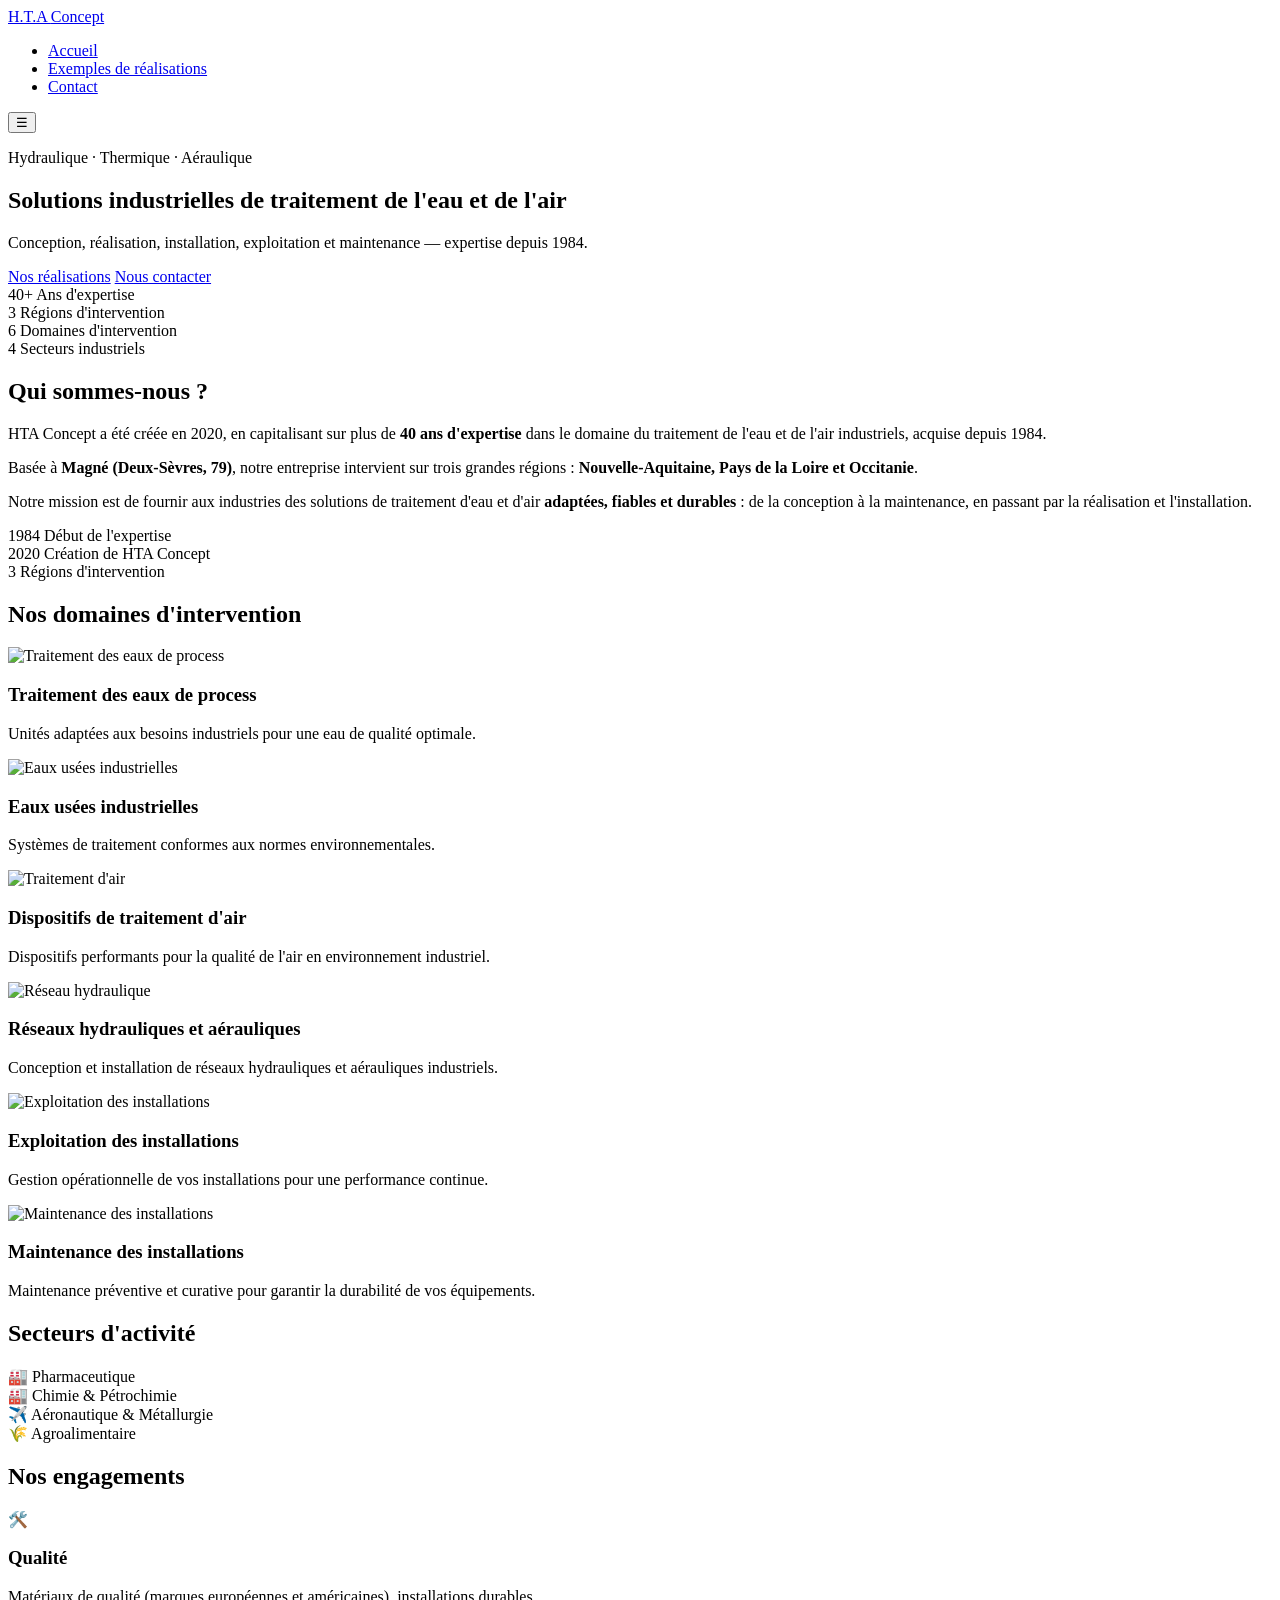
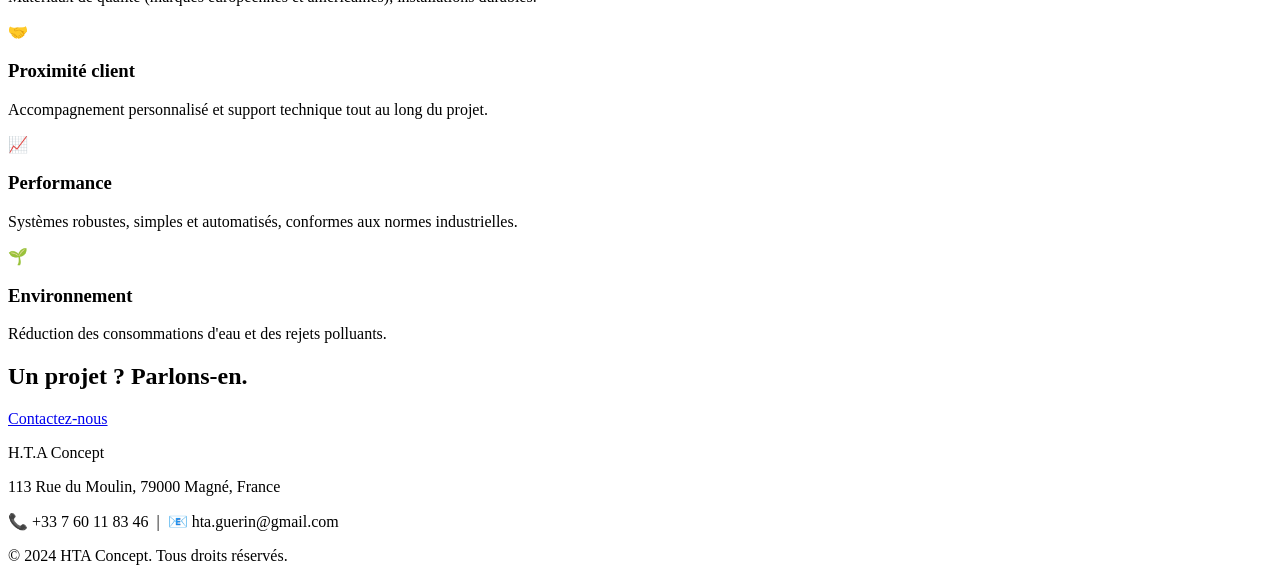
==== index.html @ 205990f9 "Add files via upload" ====
<!DOCTYPE html>
<html lang="fr">
<head>
  <meta charset="UTF-8" />
  <meta name="viewport" content="width=device-width, initial-scale=1.0" />
  <title>HTA Concept – Traitement de l'eau et de l'air</title>
  <link rel="stylesheet" href="css/style.css" />
</head>
<body>

  <nav class="navbar">
    <div class="nav-inner">
      <a href="index.html" class="nav-logo">H.T.A <span>Concept</span></a>
      <ul class="nav-links">
        <li><a href="index.html" class="active">Accueil</a></li>
        <li><a href="services.html">Exemples de réalisations</a></li>
        <li><a href="contact.html">Contact</a></li>
      </ul>
      <button class="burger" onclick="toggleMenu()">☰</button>
    </div>
  </nav>

  <!-- HERO -->
  <section class="hero">
    <div class="hero-content">
      <p class="hero-eyebrow">Hydraulique · Thermique · Aéraulique</p>
      <h1>Solutions industrielles de traitement de l'eau et de l'air</h1>
      <p class="hero-sub">Conception, réalisation, installation, exploitation et maintenance — expertise depuis 1984.</p>
      <div class="hero-cta">
        <a href="services.html" class="btn-primary">Nos réalisations</a>
        <a href="contact.html" class="btn-outline">Nous contacter</a>
      </div>
    </div>
  </section>

  <!-- CHIFFRES CLÉS -->
  <section class="stats">
    <div class="stats-grid">
      <div class="stat-card">
        <span class="stat-num">40<span class="stat-plus">+</span></span>
        <span class="stat-label">Ans d'expertise</span>
      </div>
      <div class="stat-card">
        <span class="stat-num">3</span>
        <span class="stat-label">Régions d'intervention</span>
      </div>
      <div class="stat-card">
        <span class="stat-num">6</span>
        <span class="stat-label">Domaines d'intervention</span>
      </div>
      <div class="stat-card">
        <span class="stat-num">4</span>
        <span class="stat-label">Secteurs industriels</span>
      </div>
    </div>
  </section>

  <!-- QUI SOMMES NOUS (ex À propos fusionné) -->
  <section class="about-section section-light">
    <div class="container about-grid">
      <div class="about-text">
        <h2>Qui sommes-nous ?</h2>
        <p>HTA Concept a été créée en 2020, en capitalisant sur plus de <strong>40 ans d'expertise</strong> dans le domaine du traitement de l'eau et de l'air industriels, acquise depuis 1984.</p>
        <p>Basée à <strong>Magné (Deux-Sèvres, 79)</strong>, notre entreprise intervient sur trois grandes régions : <strong>Nouvelle-Aquitaine, Pays de la Loire et Occitanie</strong>.</p>
        <p>Notre mission est de fournir aux industries des solutions de traitement d'eau et d'air <strong>adaptées, fiables et durables</strong> : de la conception à la maintenance, en passant par la réalisation et l'installation.</p>
      </div>
      <div class="about-facts">
        <div class="fact-item">
          <span class="fact-year">1984</span>
          <span class="fact-desc">Début de l'expertise</span>
        </div>
        <div class="fact-item">
          <span class="fact-year">2020</span>
          <span class="fact-desc">Création de HTA Concept</span>
        </div>
        <div class="fact-item">
          <span class="fact-year">3</span>
          <span class="fact-desc">Régions d'intervention</span>
        </div>
      </div>
    </div>
  </section>

  <!-- DOMAINES AVEC PHOTOS -->
  <section class="domains">
    <div class="container">
      <h2 class="section-title">Nos domaines d'intervention</h2>
      <div class="domains-grid">

        <div class="domain-card">
          <div class="domain-photo-wrap">
            <img src="images/image3.jpeg" alt="Traitement des eaux de process" class="domain-photo" draggable="false" />
          </div>
          <div class="domain-body">
            <h3>Traitement des eaux de process</h3>
            <p>Unités adaptées aux besoins industriels pour une eau de qualité optimale.</p>
          </div>
        </div>

        <div class="domain-card">
          <div class="domain-photo-wrap">
            <img src="images/image5.jpeg" alt="Eaux usées industrielles" class="domain-photo" draggable="false" />
          </div>
          <div class="domain-body">
            <h3>Eaux usées industrielles</h3>
            <p>Systèmes de traitement conformes aux normes environnementales.</p>
          </div>
        </div>

        <div class="domain-card">
          <div class="domain-photo-wrap">
            <img src="images/image7.jpeg" alt="Traitement d'air" class="domain-photo" draggable="false" />
          </div>
          <div class="domain-body">
            <h3>Dispositifs de traitement d'air</h3>
            <p>Dispositifs performants pour la qualité de l'air en environnement industriel.</p>
          </div>
        </div>

        <div class="domain-card">
          <div class="domain-photo-wrap">
            <img src="images/image8.jpeg" alt="Réseau hydraulique" class="domain-photo" draggable="false" />
          </div>
          <div class="domain-body">
            <h3>Réseaux hydrauliques et aérauliques</h3>
            <p>Conception et installation de réseaux hydrauliques et aérauliques industriels.</p>
          </div>
        </div>

        <div class="domain-card">
          <div class="domain-photo-wrap">
            <img src="images/image4.jpeg" alt="Exploitation des installations" class="domain-photo" draggable="false" />
          </div>
          <div class="domain-body">
            <h3>Exploitation des installations</h3>
            <p>Gestion opérationnelle de vos installations pour une performance continue.</p>
          </div>
        </div>

        <div class="domain-card">
          <div class="domain-photo-wrap">
            <img src="images/image6.jpeg" alt="Maintenance des installations" class="domain-photo" draggable="false" />
          </div>
          <div class="domain-body">
            <h3>Maintenance des installations</h3>
            <p>Maintenance préventive et curative pour garantir la durabilité de vos équipements.</p>
          </div>
        </div>

      </div>
    </div>
  </section>

  <!-- SECTEURS -->
  <section class="sectors">
    <div class="container">
      <h2 class="section-title light">Secteurs d'activité</h2>
      <div class="sectors-grid">
        <div class="sector-item">🏭 Pharmaceutique</div>
        <div class="sector-item">🏭 Chimie & Pétrochimie</div>
        <div class="sector-item">✈️ Aéronautique & Métallurgie</div>
        <div class="sector-item">🌾 Agroalimentaire</div>
      </div>
    </div>
  </section>

  <!-- VALEURS -->
  <section class="values section-light">
    <div class="container">
      <h2 class="section-title">Nos engagements</h2>
      <div class="values-grid">
        <div class="value-card">
          <span class="value-icon">🛠️</span>
          <h3>Qualité</h3>
          <p>Matériaux de qualité (marques européennes et américaines), installations durables.</p>
        </div>
        <div class="value-card">
          <span class="value-icon">🤝</span>
          <h3>Proximité client</h3>
          <p>Accompagnement personnalisé et support technique tout au long du projet.</p>
        </div>
        <div class="value-card">
          <span class="value-icon">📈</span>
          <h3>Performance</h3>
          <p>Systèmes robustes, simples et automatisés, conformes aux normes industrielles.</p>
        </div>
        <div class="value-card">
          <span class="value-icon">🌱</span>
          <h3>Environnement</h3>
          <p>Réduction des consommations d'eau et des rejets polluants.</p>
        </div>
      </div>
    </div>
  </section>

  <!-- CTA -->
  <section class="cta-band">
    <div class="container cta-inner">
      <h2>Un projet ? Parlons-en.</h2>
      <a href="contact.html" class="btn-primary">Contactez-nous</a>
    </div>
  </section>

  <footer class="footer">
    <div class="container footer-inner">
      <p class="footer-name">H.T.A Concept</p>
      <p>113 Rue du Moulin, 79000 Magné, France</p>
      <p>📞 +33 7 60 11 83 46 &nbsp;|&nbsp; 📧 hta.guerin@gmail.com</p>
      <p class="footer-copy">© 2024 HTA Concept. Tous droits réservés.</p>
    </div>
  </footer>

  <script src="js/main.js"></script>
</body>
</html>
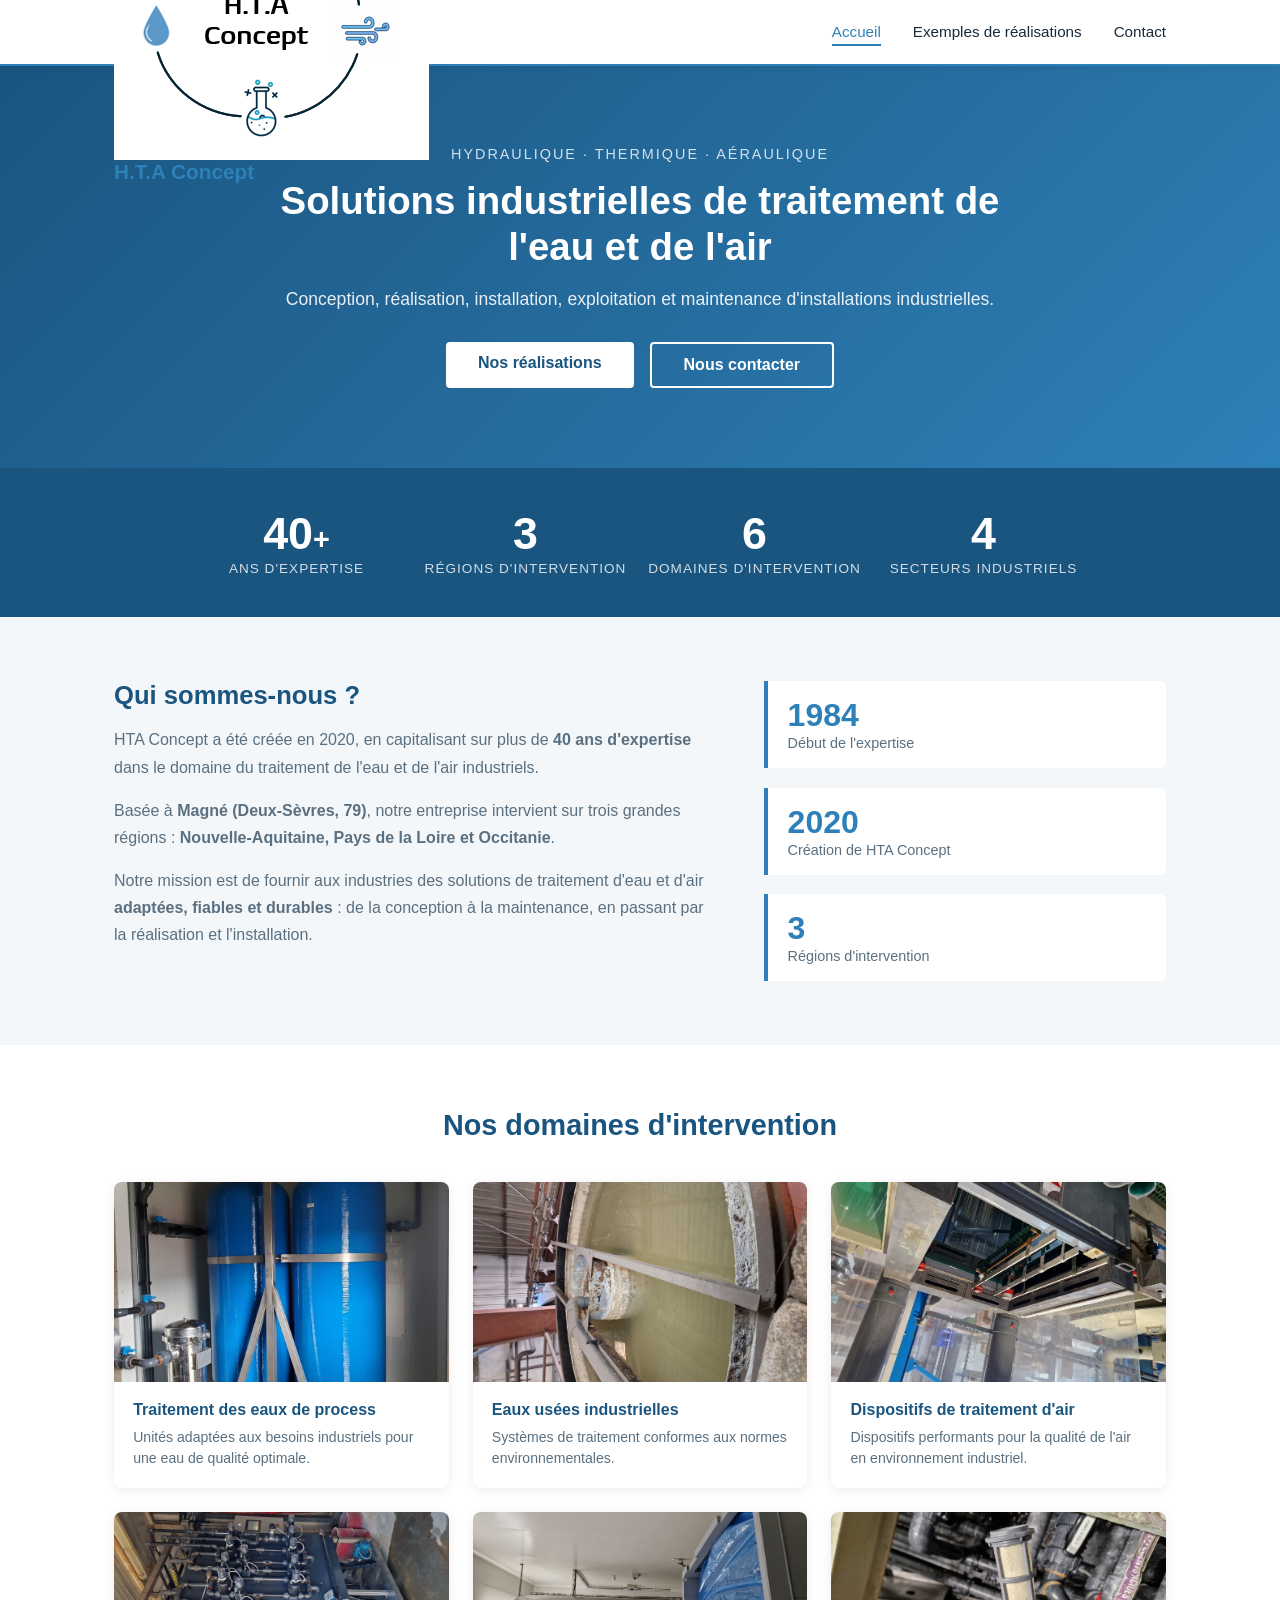
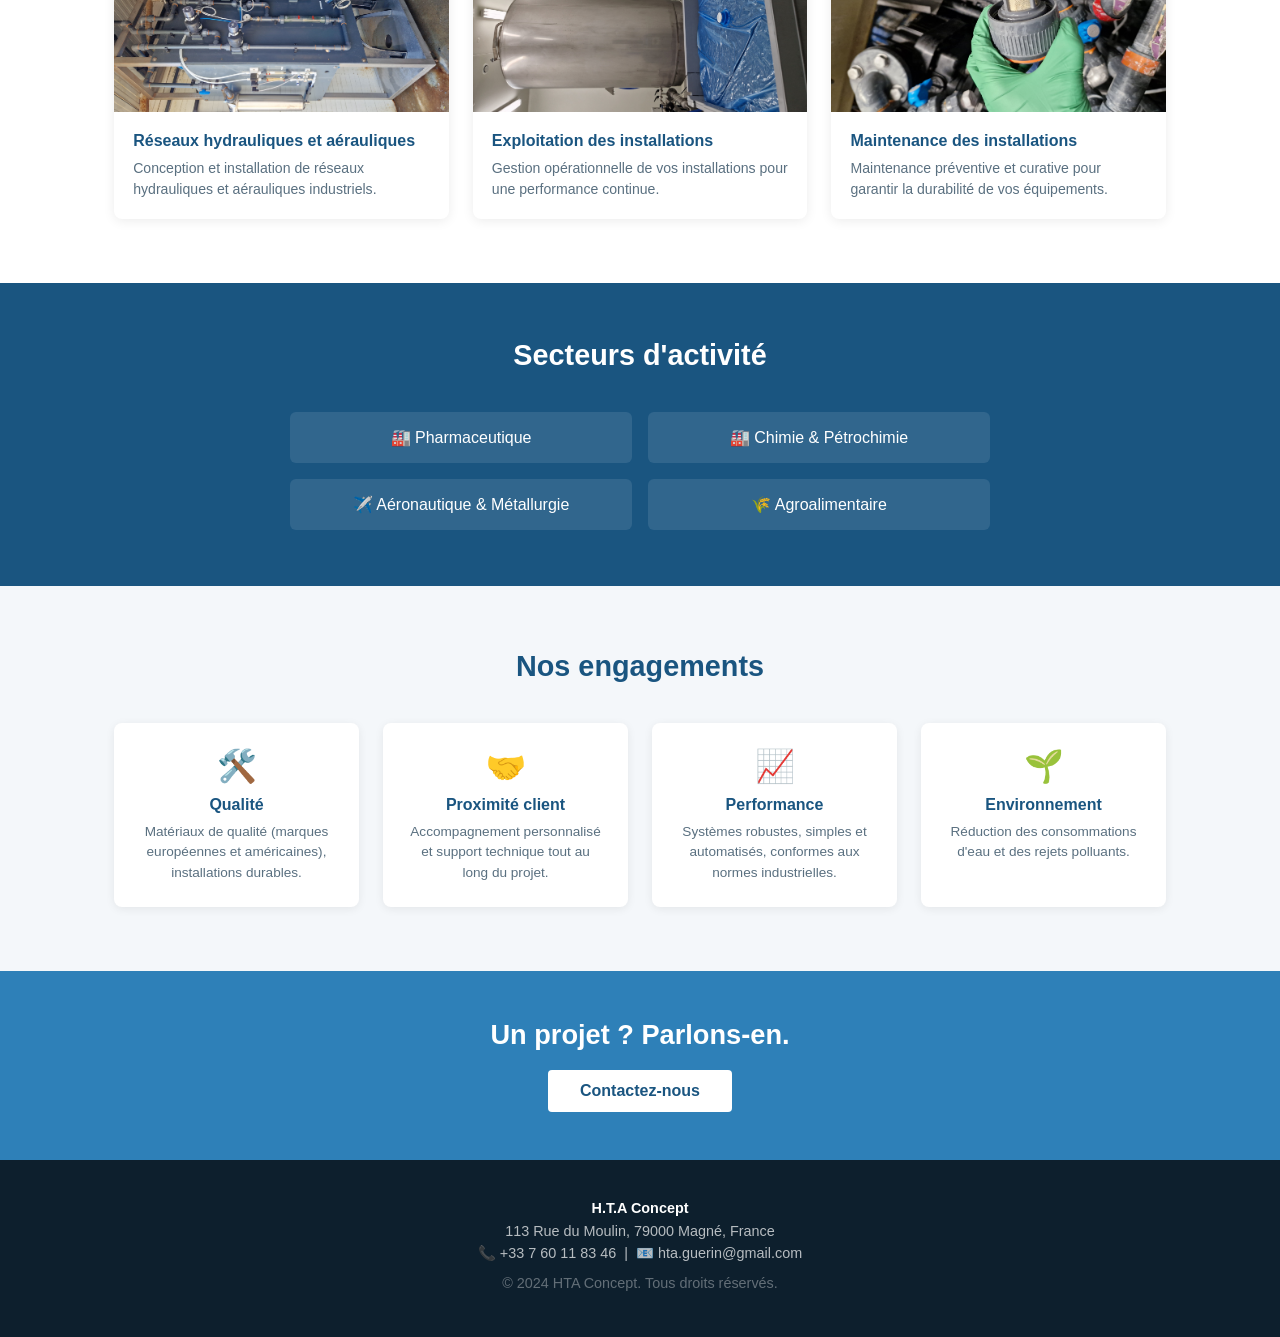
==== commit 0a98b19b: "Update index.html" ====
--- a/index.html
+++ b/index.html
@@ -10,7 +10,10 @@
 
   <nav class="navbar">
     <div class="nav-inner">
-      <a href="index.html" class="nav-logo">H.T.A <span>Concept</span></a>
+      <a href="index.html" class="nav-logo">
+        <img src="images/image1.png" alt="HTA Concept logo" class="nav-logo-img" />
+        <span class="nav-logo-text">H.T.A <span>Concept</span></span>
+      </a>
       <ul class="nav-links">
         <li><a href="index.html" class="active">Accueil</a></li>
         <li><a href="services.html">Exemples de réalisations</a></li>
@@ -25,7 +28,7 @@
     <div class="hero-content">
       <p class="hero-eyebrow">Hydraulique · Thermique · Aéraulique</p>
       <h1>Solutions industrielles de traitement de l'eau et de l'air</h1>
-      <p class="hero-sub">Conception, réalisation, installation, exploitation et maintenance — expertise depuis 1984.</p>
+      <p class="hero-sub">Conception, réalisation, installation, exploitation et maintenance d'installations industrielles.</p>
       <div class="hero-cta">
         <a href="services.html" class="btn-primary">Nos réalisations</a>
         <a href="contact.html" class="btn-outline">Nous contacter</a>
@@ -60,7 +63,7 @@
     <div class="container about-grid">
       <div class="about-text">
         <h2>Qui sommes-nous ?</h2>
-        <p>HTA Concept a été créée en 2020, en capitalisant sur plus de <strong>40 ans d'expertise</strong> dans le domaine du traitement de l'eau et de l'air industriels, acquise depuis 1984.</p>
+        <p>HTA Concept a été créée en 2020, en capitalisant sur plus de <strong>40 ans d'expertise</strong> dans le domaine du traitement de l'eau et de l'air industriels.</p>
         <p>Basée à <strong>Magné (Deux-Sèvres, 79)</strong>, notre entreprise intervient sur trois grandes régions : <strong>Nouvelle-Aquitaine, Pays de la Loire et Occitanie</strong>.</p>
         <p>Notre mission est de fournir aux industries des solutions de traitement d'eau et d'air <strong>adaptées, fiables et durables</strong> : de la conception à la maintenance, en passant par la réalisation et l'installation.</p>
       </div>
--- a/css/style.css
+++ b/css/style.css
@@ -0,0 +1,184 @@
+/* ===== RESET & BASE ===== */
+*, *::before, *::after { box-sizing: border-box; margin: 0; padding: 0; }
+html { scroll-behavior: smooth; }
+body { font-family: 'Segoe UI', Arial, sans-serif; color: #1a2a3a; background: #fff; }
+a { text-decoration: none; color: inherit; }
+img { max-width: 100%; display: block; }
+
+/* ===== VARIABLES ===== */
+:root {
+  --blue:     #2e80b8;
+  --blue-dark:#1a5580;
+  --blue-light:#e8f4fb;
+  --white:    #ffffff;
+  --grey:     #f4f7fa;
+  --text:     #1a2a3a;
+  --muted:    #5a7080;
+}
+
+/* ===== NAVBAR ===== */
+.navbar {
+  position: sticky; top: 0; z-index: 100;
+  background: var(--white);
+  border-bottom: 2px solid var(--blue);
+  box-shadow: 0 2px 8px rgba(0,0,0,0.07);
+}
+.nav-inner {
+  max-width: 1100px; margin: 0 auto;
+  display: flex; align-items: center; justify-content: space-between;
+  padding: 0 1.5rem; height: 64px;
+}
+.nav-logo { font-size: 1.3rem; font-weight: 700; color: var(--blue-dark); }
+.nav-logo span { color: var(--blue); }
+.nav-links { list-style: none; display: flex; gap: 2rem; }
+.nav-links a { font-size: 0.95rem; font-weight: 500; color: var(--text); padding: 4px 0; border-bottom: 2px solid transparent; transition: all .2s; }
+.nav-links a:hover, .nav-links a.active { color: var(--blue); border-bottom-color: var(--blue); }
+.burger { display: none; background: none; border: none; font-size: 1.5rem; cursor: pointer; color: var(--blue-dark); }
+
+/* ===== HERO ===== */
+.hero {
+  background: linear-gradient(135deg, var(--blue-dark) 0%, var(--blue) 100%);
+  color: var(--white); padding: 5rem 1.5rem;
+  text-align: center;
+}
+.hero-content { max-width: 800px; margin: 0 auto; }
+.hero-eyebrow { font-size: 0.9rem; letter-spacing: 2px; text-transform: uppercase; opacity: 0.8; margin-bottom: 1rem; }
+.hero h1 { font-size: 2.4rem; font-weight: 700; line-height: 1.2; margin-bottom: 1.2rem; }
+.hero-sub { font-size: 1.1rem; opacity: 0.9; margin-bottom: 2rem; }
+.hero-cta { display: flex; gap: 1rem; justify-content: center; flex-wrap: wrap; }
+
+/* ===== BUTTONS ===== */
+.btn-primary {
+  display: inline-block; background: var(--white); color: var(--blue-dark);
+  padding: .75rem 2rem; border-radius: 4px; font-weight: 600;
+  transition: all .2s;
+}
+.btn-primary:hover { background: var(--blue-light); }
+.btn-outline {
+  display: inline-block; border: 2px solid var(--white); color: var(--white);
+  padding: .75rem 2rem; border-radius: 4px; font-weight: 600;
+  transition: all .2s;
+}
+.btn-outline:hover { background: rgba(255,255,255,0.15); }
+
+/* ===== STATS ===== */
+.stats { background: var(--blue-dark); padding: 2.5rem 1.5rem; }
+.stats-grid { max-width: 900px; margin: 0 auto; display: grid; grid-template-columns: repeat(4, 1fr); gap: 1rem; text-align: center; }
+.stat-card { color: var(--white); }
+.stat-num { display: block; font-size: 2.8rem; font-weight: 700; color: var(--white); }
+.stat-plus { font-size: 1.8rem; }
+.stat-label { font-size: 0.85rem; opacity: 0.8; text-transform: uppercase; letter-spacing: 1px; }
+
+/* ===== SECTIONS ===== */
+.section-light { background: var(--grey); }
+.container { max-width: 1100px; margin: 0 auto; padding: 0 1.5rem; }
+.section-title { font-size: 1.8rem; font-weight: 700; color: var(--blue-dark); text-align: center; margin-bottom: 2.5rem; }
+.section-title.light { color: var(--white); }
+
+/* ===== ABOUT (fusionné accueil) ===== */
+.about-section { padding: 4rem 1.5rem; }
+.about-grid { display: grid; grid-template-columns: 1.5fr 1fr; gap: 3rem; align-items: start; }
+.about-text h2 { font-size: 1.6rem; color: var(--blue-dark); margin-bottom: 1rem; }
+.about-text p { color: var(--muted); line-height: 1.7; margin-bottom: 1rem; }
+.about-facts { display: flex; flex-direction: column; gap: 1.2rem; }
+.fact-item { background: var(--white); border-left: 4px solid var(--blue); padding: 1rem 1.2rem; border-radius: 0 6px 6px 0; }
+.fact-year { display: block; font-size: 2rem; font-weight: 700; color: var(--blue); }
+.fact-desc { font-size: 0.9rem; color: var(--muted); }
+
+/* ===== DOMAINS WITH PHOTOS ===== */
+.domains { padding: 4rem 1.5rem; }
+.domains-grid { display: grid; grid-template-columns: repeat(3, 1fr); gap: 1.5rem; }
+.domain-card {
+  background: var(--white); border-radius: 8px; overflow: hidden;
+  box-shadow: 0 2px 12px rgba(0,0,0,0.08); transition: transform .2s;
+}
+.domain-card:hover { transform: translateY(-4px); }
+.domain-photo {
+  width: 100%; height: 200px; object-fit: cover;
+  /* Protection photos : pas de clic droit via JS */
+  pointer-events: none;
+  user-select: none;
+  -webkit-user-drag: none;
+}
+.domain-photo-wrap { overflow: hidden; position: relative; height: 200px; }
+.domain-photo-wrap::after {
+  content: ''; position: absolute; inset: 0;
+  background: transparent;
+}
+.domain-body { padding: 1.2rem; }
+.domain-body h3 { font-size: 1rem; font-weight: 600; color: var(--blue-dark); margin-bottom: .5rem; }
+.domain-body p { font-size: 0.88rem; color: var(--muted); line-height: 1.5; }
+
+/* ===== SECTORS ===== */
+.sectors { background: var(--blue-dark); padding: 3.5rem 1.5rem; }
+.sectors-grid { display: grid; grid-template-columns: repeat(2,1fr); gap: 1rem; max-width: 700px; margin: 0 auto; }
+.sector-item { background: rgba(255,255,255,0.1); color: var(--white); padding: 1rem 1.5rem; border-radius: 6px; font-weight: 500; text-align: center; }
+
+/* ===== VALUES ===== */
+.values { padding: 4rem 1.5rem; }
+.values-grid { display: grid; grid-template-columns: repeat(4,1fr); gap: 1.5rem; }
+.value-card { background: var(--white); border-radius: 8px; padding: 1.5rem; text-align: center; box-shadow: 0 2px 10px rgba(0,0,0,0.07); }
+.value-icon { font-size: 2rem; display: block; margin-bottom: .7rem; }
+.value-card h3 { font-size: 1rem; color: var(--blue-dark); margin-bottom: .5rem; font-weight: 600; }
+.value-card p { font-size: 0.85rem; color: var(--muted); line-height: 1.5; }
+
+/* ===== CTA BAND ===== */
+.cta-band { background: var(--blue); padding: 3rem 1.5rem; text-align: center; }
+.cta-inner h2 { color: var(--white); font-size: 1.7rem; margin-bottom: 1.2rem; }
+
+/* ===== PAGE HERO ===== */
+.page-hero { background: linear-gradient(135deg, var(--blue-dark), var(--blue)); color: var(--white); padding: 3.5rem 1.5rem; text-align: center; }
+.page-hero h1 { font-size: 2rem; font-weight: 700; margin-bottom: .5rem; }
+.page-hero p { opacity: 0.85; font-size: 1.05rem; }
+
+/* ===== REALISATIONS ===== */
+.realisations { padding: 4rem 1.5rem; }
+.real-grid { display: grid; grid-template-columns: repeat(3,1fr); gap: 1.5rem; }
+.real-card { background: var(--white); border-radius: 8px; padding: 1.5rem; box-shadow: 0 2px 12px rgba(0,0,0,0.08); border-top: 4px solid var(--blue); }
+.real-tag { display: inline-block; background: var(--blue-light); color: var(--blue-dark); font-size: 0.75rem; font-weight: 600; padding: .2rem .7rem; border-radius: 20px; margin-bottom: .8rem; text-transform: uppercase; letter-spacing: .5px; }
+.real-card h3 { font-size: 1rem; color: var(--blue-dark); margin-bottom: .6rem; font-weight: 600; }
+.real-card p { font-size: 0.87rem; color: var(--muted); line-height: 1.6; }
+
+/* ===== SOLUTIONS ===== */
+.solutions { padding: 4rem 1.5rem; background: var(--white); }
+.solutions-grid { display: grid; grid-template-columns: repeat(4,1fr); gap: 1.2rem; }
+.sol-card { background: var(--grey); border-radius: 8px; padding: 1.3rem; }
+.sol-card h3 { font-size: 1rem; color: var(--blue-dark); font-weight: 600; margin-bottom: .5rem; }
+.sol-card p { font-size: 0.85rem; color: var(--muted); line-height: 1.5; }
+
+/* ===== CONTACT ===== */
+.contact-section { padding: 4rem 1.5rem; }
+.contact-grid { display: grid; grid-template-columns: 1fr 1.5fr; gap: 3rem; }
+.contact-info h2, .contact-form h2 { font-size: 1.4rem; color: var(--blue-dark); margin-bottom: 1.5rem; font-weight: 700; }
+.contact-item { display: flex; gap: 1rem; margin-bottom: 1.4rem; align-items: flex-start; }
+.contact-icon { font-size: 1.3rem; margin-top: 2px; }
+.contact-item strong { display: block; color: var(--blue-dark); margin-bottom: .2rem; }
+.contact-item a { color: var(--blue); }
+.form-group { margin-bottom: 1.2rem; }
+.form-group label { display: block; font-size: 0.88rem; font-weight: 600; color: var(--text); margin-bottom: .4rem; }
+.form-group input, .form-group textarea {
+  width: 100%; padding: .7rem 1rem; border: 1.5px solid #cdd8e0; border-radius: 5px;
+  font-size: 0.95rem; font-family: inherit; transition: border .2s;
+  background: var(--white);
+}
+.form-group input:focus, .form-group textarea:focus { outline: none; border-color: var(--blue); }
+.contact-form .btn-primary { background: var(--blue); color: var(--white); border: none; cursor: pointer; width: 100%; font-size: 1rem; }
+.contact-form .btn-primary:hover { background: var(--blue-dark); }
+
+/* ===== FOOTER ===== */
+.footer { background: #0d1f2d; color: rgba(255,255,255,0.7); padding: 2.5rem 1.5rem; text-align: center; }
+.footer-inner p { margin-bottom: .4rem; font-size: 0.9rem; }
+.footer-name { font-size: 1.1rem; font-weight: 700; color: var(--white); margin-bottom: .5rem; }
+.footer-copy { margin-top: .8rem; font-size: 0.8rem; opacity: .5; }
+
+/* ===== MOBILE ===== */
+@media (max-width: 768px) {
+  .nav-links { display: none; flex-direction: column; position: absolute; top: 64px; left: 0; right: 0; background: var(--white); padding: 1rem 1.5rem; border-bottom: 2px solid var(--blue); gap: .8rem; }
+  .nav-links.open { display: flex; }
+  .burger { display: block; }
+  .hero h1 { font-size: 1.7rem; }
+  .stats-grid { grid-template-columns: repeat(2,1fr); }
+  .about-grid, .contact-grid { grid-template-columns: 1fr; }
+  .domains-grid, .real-grid, .values-grid, .solutions-grid { grid-template-columns: 1fr; }
+  .sectors-grid { grid-template-columns: 1fr; }
+}
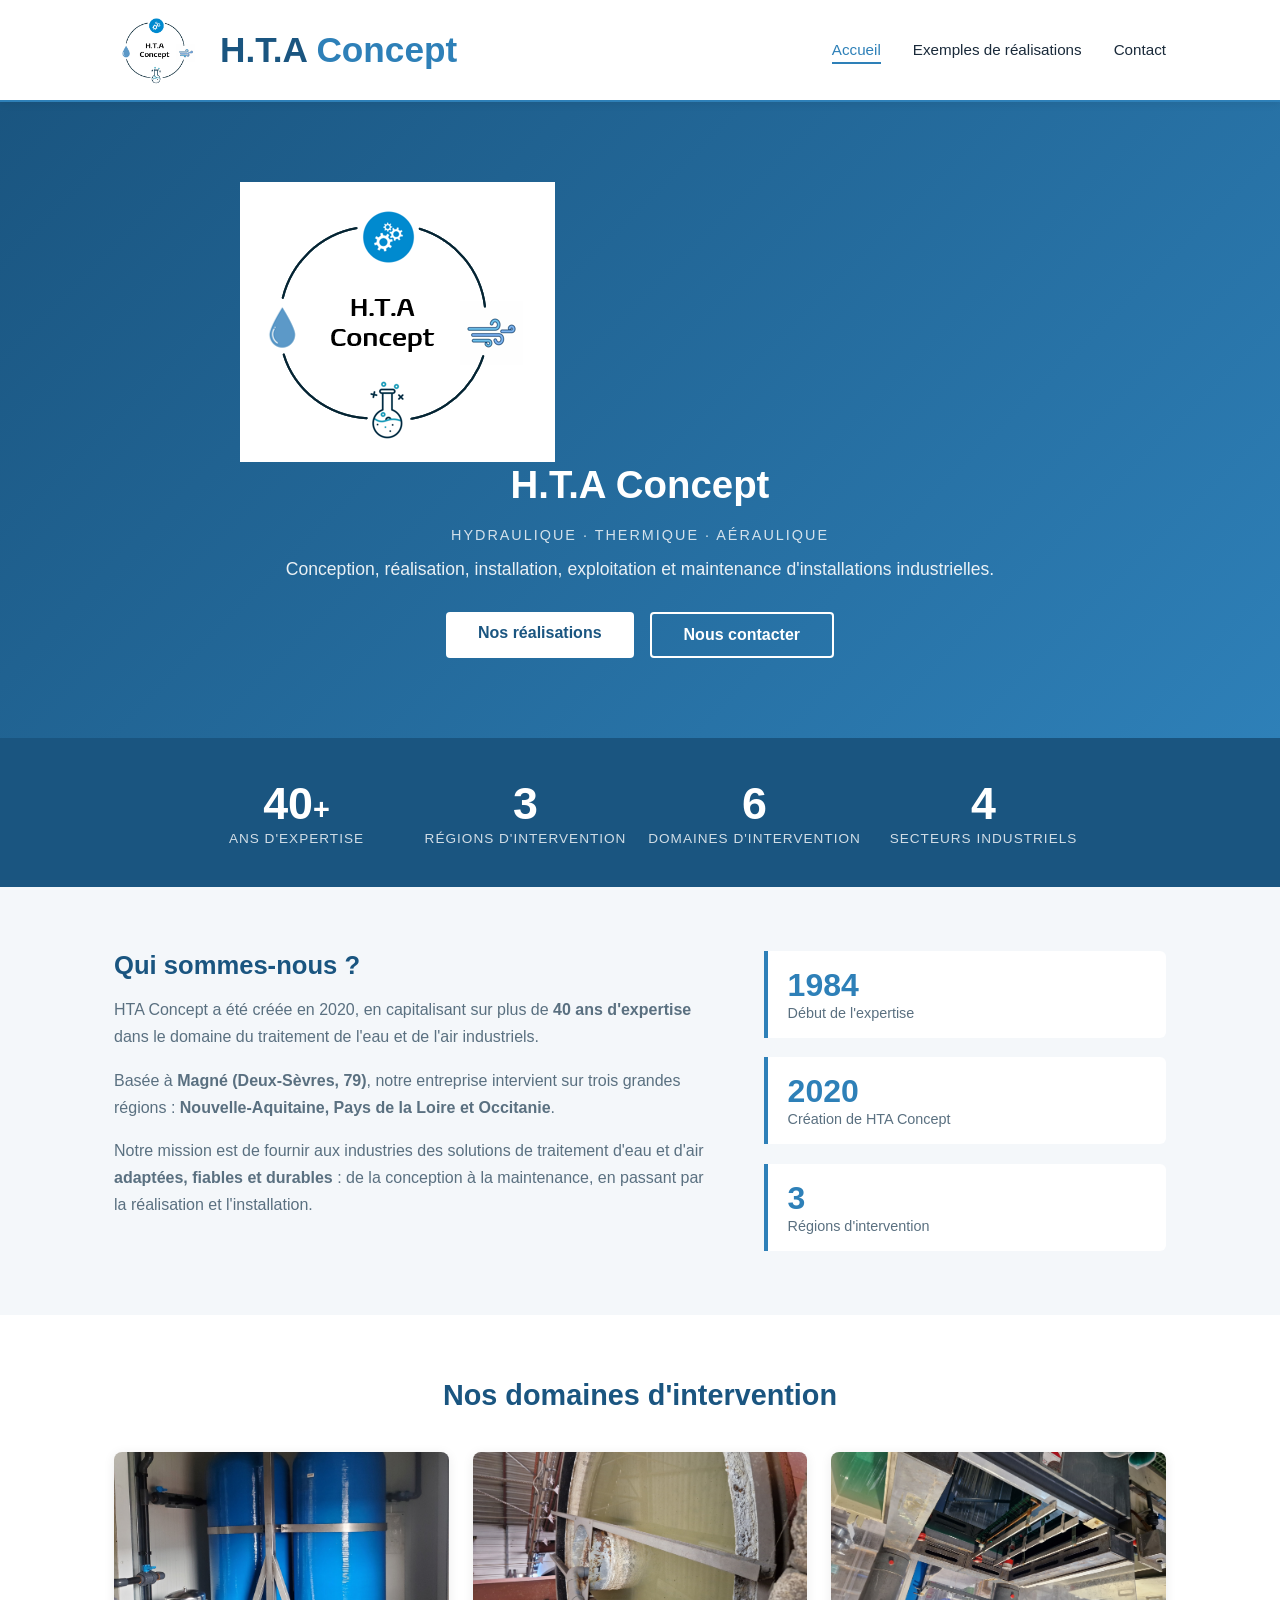
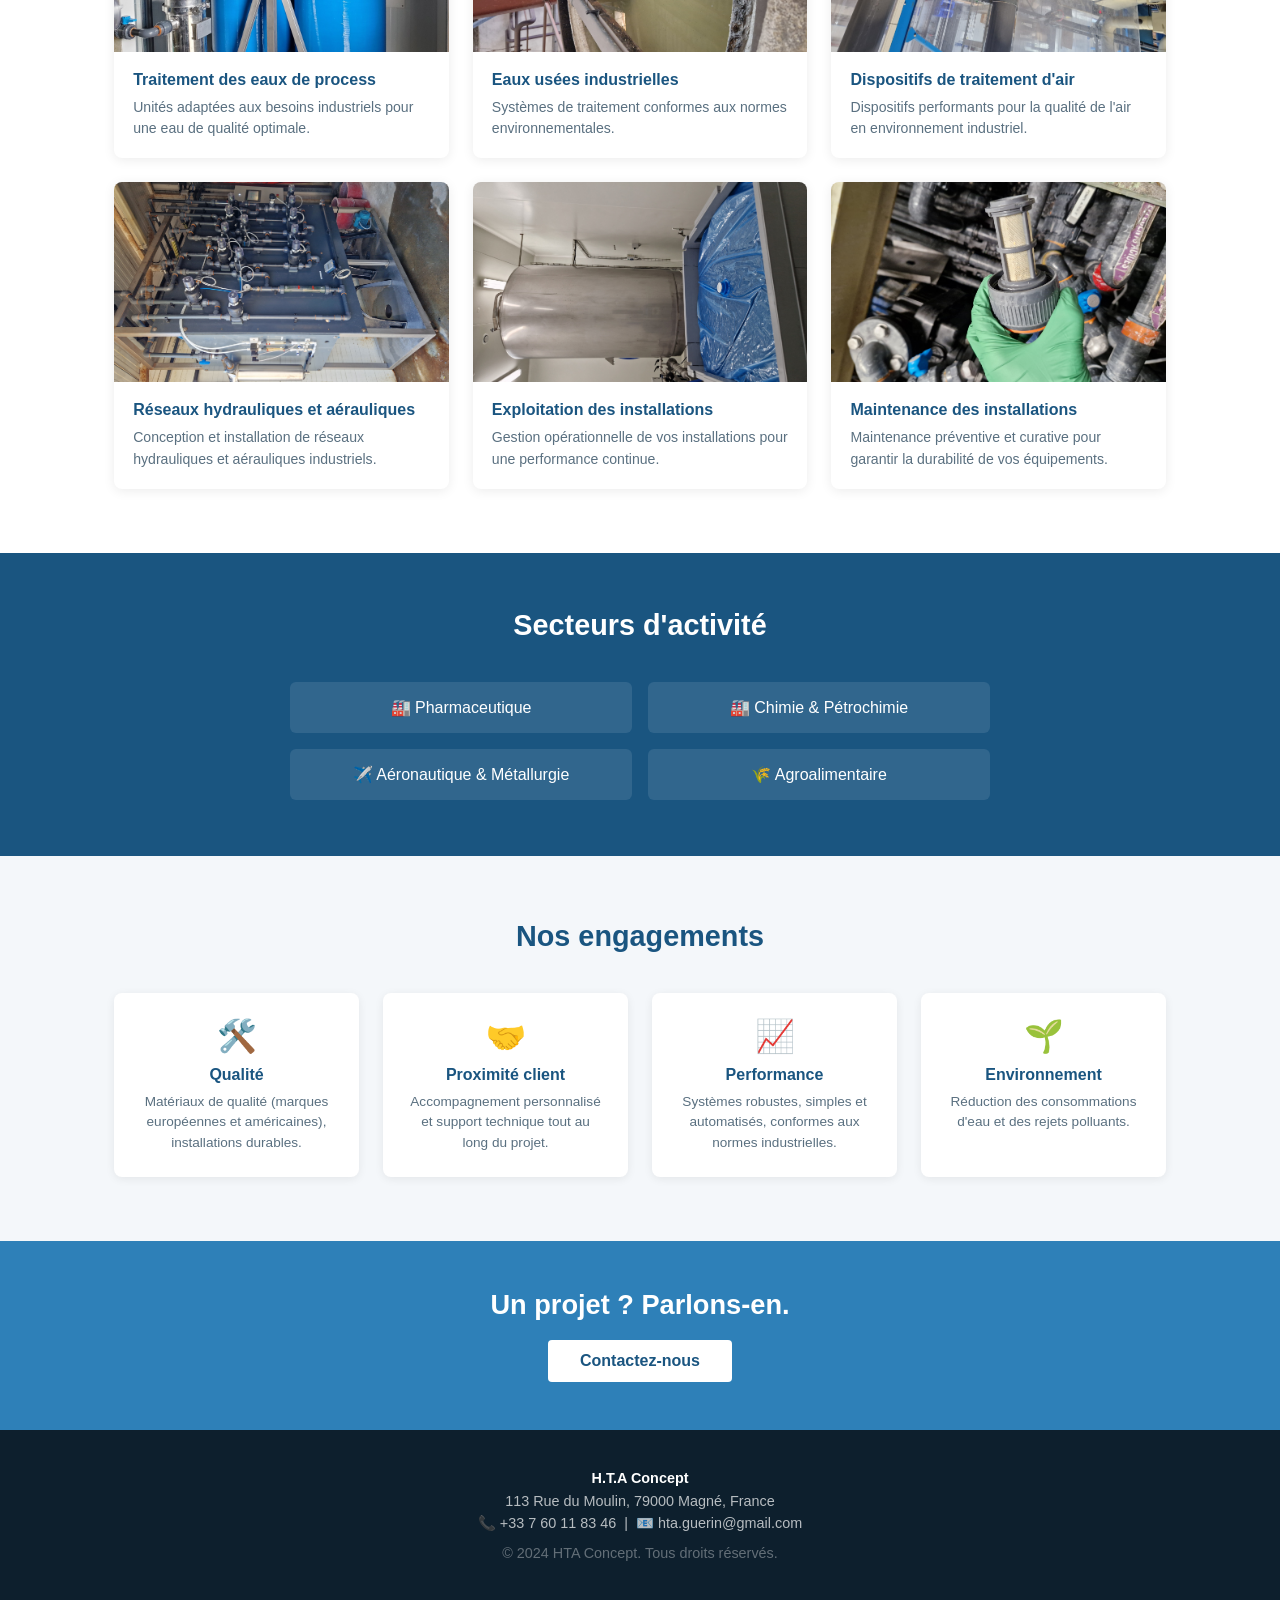
==== commit 4f7d5349: "Update index.html" ====
--- a/index.html
+++ b/index.html
@@ -26,8 +26,9 @@
   <!-- HERO -->
   <section class="hero">
     <div class="hero-content">
+      <img src="images/image1.png" alt="HTA Concept" class="hero-logo" />
+      <h1 class="hero-title">H.T.A Concept</h1>
       <p class="hero-eyebrow">Hydraulique · Thermique · Aéraulique</p>
-      <h1>Solutions industrielles de traitement de l'eau et de l'air</h1>
       <p class="hero-sub">Conception, réalisation, installation, exploitation et maintenance d'installations industrielles.</p>
       <div class="hero-cta">
         <a href="services.html" class="btn-primary">Nos réalisations</a>
--- a/css/style.css
+++ b/css/style.css
@@ -26,10 +26,12 @@
 .nav-inner {
   max-width: 1100px; margin: 0 auto;
   display: flex; align-items: center; justify-content: space-between;
-  padding: 0 1.5rem; height: 64px;
+  padding: 0 1.5rem; height: 100px;
 }
-.nav-logo { font-size: 1.3rem; font-weight: 700; color: var(--blue-dark); }
-.nav-logo span { color: var(--blue); }
+.nav-logo { display: flex; align-items: center; gap: 1rem; text-decoration: none; }
+.nav-logo-img { height: 80px; width: auto; }
+.nav-logo-text { font-size: 2.2rem; font-weight: 700; color: var(--blue-dark); }
+.nav-logo-text span { color: var(--blue); }
 .nav-links { list-style: none; display: flex; gap: 2rem; }
 .nav-links a { font-size: 0.95rem; font-weight: 500; color: var(--text); padding: 4px 0; border-bottom: 2px solid transparent; transition: all .2s; }
 .nav-links a:hover, .nav-links a.active { color: var(--blue); border-bottom-color: var(--blue); }
